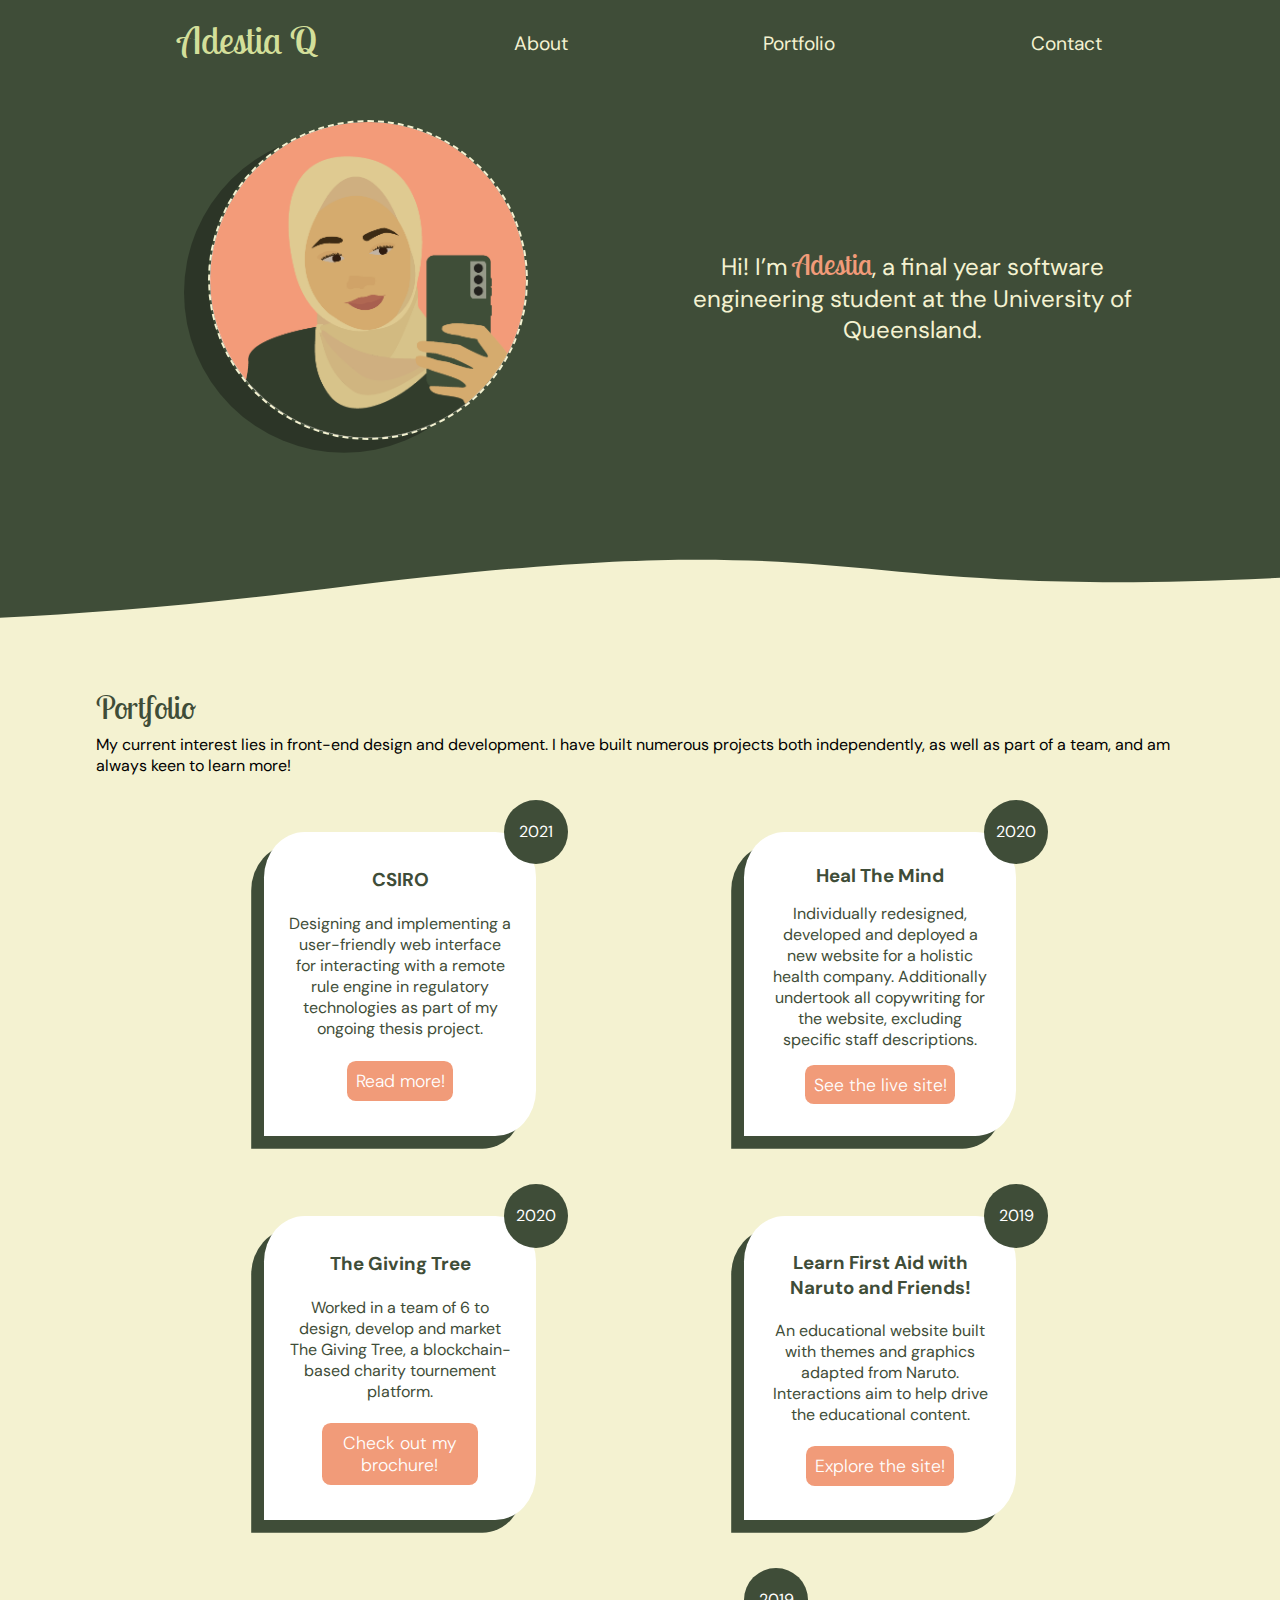
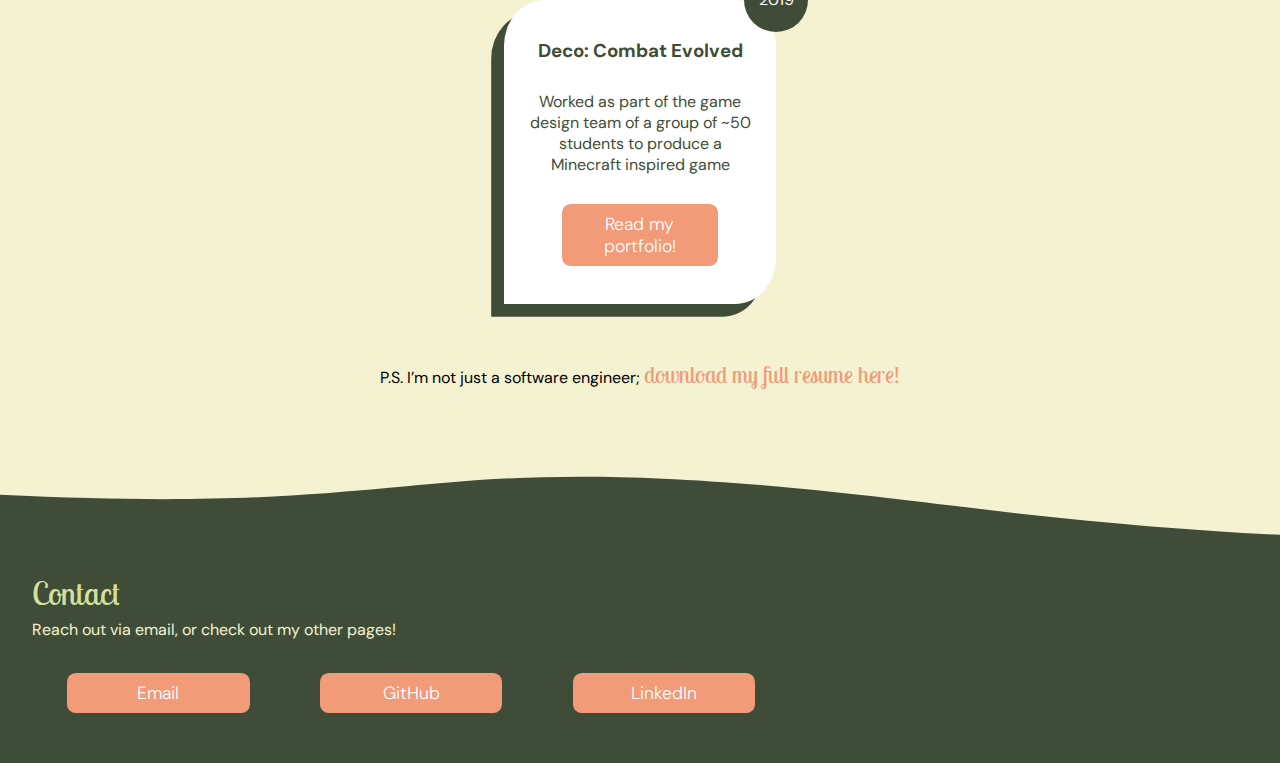
==== index.html @ e5558645 "finish up css for desktop" ====
<!DOCTYPE html>
<html lang="en">
<head>
    <meta charset="UTF-8">
    <meta http-equiv="X-UA-Compatible" content="IE=edge">
    <meta name="viewport" content="width=device-width, initial-scale=1.0">
    <link href="index.css" rel="stylesheet">
    <!-- DM Sans  (main) -->
    <link rel="preconnect" href="https://fonts.googleapis.com">
    <link rel="preconnect" href="https://fonts.gstatic.com" crossorigin>
    <link href="https://fonts.googleapis.com/css2?family=DM+Sans&display=swap" rel="stylesheet">
    <!-- Lobster Two (accent) -->
    <link rel="preconnect" href="https://fonts.googleapis.com">
    <link rel="preconnect" href="https://fonts.gstatic.com" crossorigin>
    <link href="https://fonts.googleapis.com/css2?family=Lobster+Two&display=swap" rel="stylesheet">
    <title>Adestia Q | Portfolio</title>
</head>
<body>
    <nav>
        <a href =""><h1>Adestia Q</h1></a>
        <a href="/#about">About</a>
        <a href="/#portfolio">Portfolio</a>
        <a href="/#contact">Contact</a>

    </nav>

    <section id="about">
        <img id="profile" src="profile-photo.png" alt="Profile photo">
        <p>Hi! I’m <span class="special">Adestia</span>, a final year software engineering student at the University of Queensland.</p>
    </section>

    <svg class="wave-light" viewBox="0 0 1075.66 154.39"><defs><style>.cls-1{fill:#f4f2d1;}</style></defs><path class="cls-1" d="M-386.58,155.39h1617.4V78.57C647.88,126,797.52,32.26,276.22,97.88c-439.55,55.32-662.8,12.53-662.8,12.53Z"/></svg>

    <section id="portfolio">
        <h2>Portfolio</h2>
        <p>My current interest lies in front-end design and development. I have built numerous projects both independently, as well as part of a team, and am always keen to learn more!</p>

        <!-- Previous work -->
        <section id="projects">

            <article class="project twenty-one">
                <h3>CSIRO</h3>
                <p>Designing and implementing a user-friendly web interface for interacting with a remote rule engine in regulatory technologies as part of my ongoing thesis project.</p>

                <button><a href="/downloadables/progress-seminar-presentation.pdf" download="Adestia_Thesis_Seminar_Presentation">Read more!</a></button>

            </article>

            <article class="project twenty">
                <h3>Heal The Mind</h3>
                <p>Individually redesigned, developed and deployed a new website for a holistic health company. Additionally undertook all copywriting for the website, excluding specific staff descriptions.</p>
                <button><a href="http://www.healthemind.com.au">See the live site!</a></button>
            </article>

            <article class="project twenty">
                <h3>The Giving Tree</h3>
                <p>Worked in a team of 6 to design, develop and market The Giving Tree, a blockchain-based charity tournement platform.</p>
                <button><a href="/downloadables/the-giving-tree-brochure.pdf" download="Adestia_The_Giving_Tree_Brochure">Check out my brochure!</a></button>
            </article>

            <article class="project nineteen">
                <h3>Learn First Aid with Naruto and Friends!</h3>
                <p>An educational website built with themes and graphics adapted from Naruto. Interactions aim to help drive the educational content.</p>
                <button><a href="/first-aid-project/index.html">Explore the site!</a></button>
            </article>

            <article class="project nineteen">
                <h3>Deco: Combat Evolved</h3>
                <p>Worked as part of the game design team of a group of ~50 students to produce a Minecraft inspired game</p>
                <button><a href="/downloadables/deco-combat-evolved-portfolio.pdf" download="Adestia_Deco_Combat_Evolved_Portfolio">Read my portfolio!</a></button>
            </article>
        </section>

        <p>P.S. I’m not just a software engineer; <a href="/downloadables/adestia-queenslandari-resume.pdf" download="Adestia_Queenslandari_Resume"><span class="special">download my full resume here!</span></a></p>
    </section>

    <svg xmlns="http://www.w3.org/2000/svg" style="transform: scale(-1,1);"class="wave-dark" viewBox="0 0 1075.66 154.39"><path class="wave-dark" d="M-386.58,155.39h1617.4V78.57C647.88,126,797.52,32.26,276.22,97.88c-439.55,55.32-662.8,12.53-662.8,12.53Z"/></svg>

    <section id="contact">
        <h2>Contact</h2>
        <p>Reach out via email, or check out my other pages!</p>
        <section class="socials">
            <button><a href="mailto:adestia.1.9.9.9@live.com.au?subject=RE: Portfolio Website">Email</a></button>
            <button><a href="https://github.com/adestia/">GitHub</a></button>
            <button><a href="https://www.linkedin.com/in/adestiaq">LinkedIn</a></button>
        </section>
        
    </section>
</body>
</html>
---- index.css ----
/* Reset */
* {
    margin: 0px;
    padding: 0px;
    box-sizing: border-box;
    font-family: var(--main-font);
}

/* Variable setting for easy changing */
:root {
    --main-bg-clr: #3f4d38;
    --light-clr: #f4f2d1;
    --accent: #f19b79;
    --special: #d3df9a;
    --main-font: 'DM Sans', sans-serif;
    --accent-font:'Lobster Two', cursive;
}

/* General element styling */
body {
    background-color: var(--main-bg-clr);
}

h1, h2 {
    font-family: var(--accent-font);
    font-weight: 400;
    color: var(--special);
    font-size: 2em;
    margin-bottom: 0.2em;
}

a {
    color: var(--light-clr);
    text-decoration: none;
    font-size: 1.2em;
}

button {
    background-color: var(--accent);
    border: none;
    max-width: 70%;
    min-height: 2em;
    color: white;
    font-weight: 300;
    font-size: 1.1em;
    border-radius: 0.5em;
    padding: 0.5em;
    align-self: center;
}

button:hover {
    animation:  grow 0.3s linear 0s infinite alternate;
    font-size: 110%;
    cursor: pointer;
}

button > a {
    color: white;
    font-size: 1em;
}

.special {
    font-family: var(--accent-font);
    color: var(--accent);
    font-size: 1.2em;
}

/* Animations */
@keyframes grow {
    0% {
        transform: scale(1);
    }

    100% {
        transform: scale(1.1);
    }
}
/* Navigation */
nav {
    display: flex;
    align-items: center;
    justify-content: space-around;
    margin: 1em;
}

/* About */
#about {
    padding: 2em 0 0 0;
}

#profile {
    display: block;
    margin: auto;
    margin-bottom: 2em;
    max-width: 40vw;
    border-radius: 50%;
    box-shadow: -1.5em 0.8em;
    border: 2px dashed var(--light-clr);
    color: rgba(0, 0, 0, 0.3);  
}

#about > p {
    color: var(--light-clr);
    font-size: 1.5em;
    padding: 0 1em;
    text-align: center;
}

/* Portfolio */
#portfolio {
    display: flex;
    flex-direction: column;
    background-color: var(--light-clr);
    padding: 2em 2em 0em 2em;
}

#portfolio > h2 {
    color: var(--main-bg-clr);
}

#portfolio > p:last-child {
    text-align: center;
    margin-top: 1em;
}

#projects {
    display: flex;
    flex-wrap: wrap;
    justify-content: space-around;
    margin-top: 1em;
}

.project {
    position: relative;
    display: flex;
    flex-direction: column;
    justify-content: space-around;
    align-items: center;
    text-align: center;
    background-color: white;
    margin: 1.5em 2em;
    padding: 1.5em;
    min-height: 19em;
    max-width: 17em;
    border-radius: 15% 15% 15% 0 ;
    box-shadow: -0.8em 0.8em;
    color: var(--main-bg-clr);
}

.twenty-one::before {
    content: "2021";
    animation: grow 0.5s linear 0s infinite alternate;
}

.twenty::before {
    content: "2020";
}

.nineteen::before {
    content: "2019";
}

.twenty-one::before,
.twenty::before,
.nineteen::before {
    display: flex;
    align-items: center;
    justify-content: center;
    position: absolute;
    right: -2em;
    top: -2em;
    height: 4em;
    width: 4em;
    background-color: var(--main-bg-clr);
    border-radius: 50%;
    color: white;
}

/* Contact */
#contact {
    display: flex;
    flex-direction: column;
    padding: 0em 2em 2em 2em;
}

#contact > p {
    color: var(--light-clr);
}

.socials {
    display: flex;
    flex-wrap: wrap;
    justify-content: space-around;
    margin: 1em 0 0 0;
}

.socials > button {
    min-width: 40%;
    margin: 1em 0.5em 0.5em 0.5em;
}

/* SVGs */
.wave-light, .wave-dark {
    vertical-align: text-bottom;
}

.wave-light {
    background-color: var(--main-bg-clr);
    fill: var(--light-clr);
}

.wave-dark {
    background-color: var(--light-clr);
    fill: var(--main-bg-clr);
}

/* Desktop View */
@media (min-width: 750px) {

    nav {
        margin: 1em 5em;
    }

    #about {
        display: flex;
        flex-direction: row;
        align-items: center;
        padding: 2em 6em 0em 6em;
    }

    #profile {
        display: block;
        margin: auto;
        margin-bottom: 2em;
        max-width: 25vw;
        border-radius: 50%;
        box-shadow: -1.5em 0.8em;
        border: 2px dashed var(--light-clr);
        color: rgba(0, 0, 0, 0.3);  
    }

    #about > p {
        color: var(--light-clr);
        font-size: 1.5em;
        padding: 0 2em;
        text-align: center;
    }

    .socials {
        display: flex;
        flex-wrap: nowrap;
        justify-content: center;
    }

    .socials > button {
        min-width: 25%;
        margin: 1em 2em 1em 2em;
    }

    #portfolio {
        padding: 2em 4em 0em 4em;
    }

    #projects {
        padding: 0 4em;
    }

    .project {
        margin: 2.5em 1.5em;
    }
    
}

/* Larger Desktop View */
@media (min-width: 1200px) {

    #about > p {
       max-width: 50%;
    }

    .socials > button {
        min-width: 15%;
        margin: 1em 2em 1em 2em;
    }

    #portfolio {
        padding: 2em 6em 0em 6em;
    }

    #projects {
        padding: 0 4em;
    }

    .project {
        margin: 2.5em 2em;
    }

    .socials {
        display: flex;
        flex-wrap: nowrap;
        justify-content:left;
    }
}
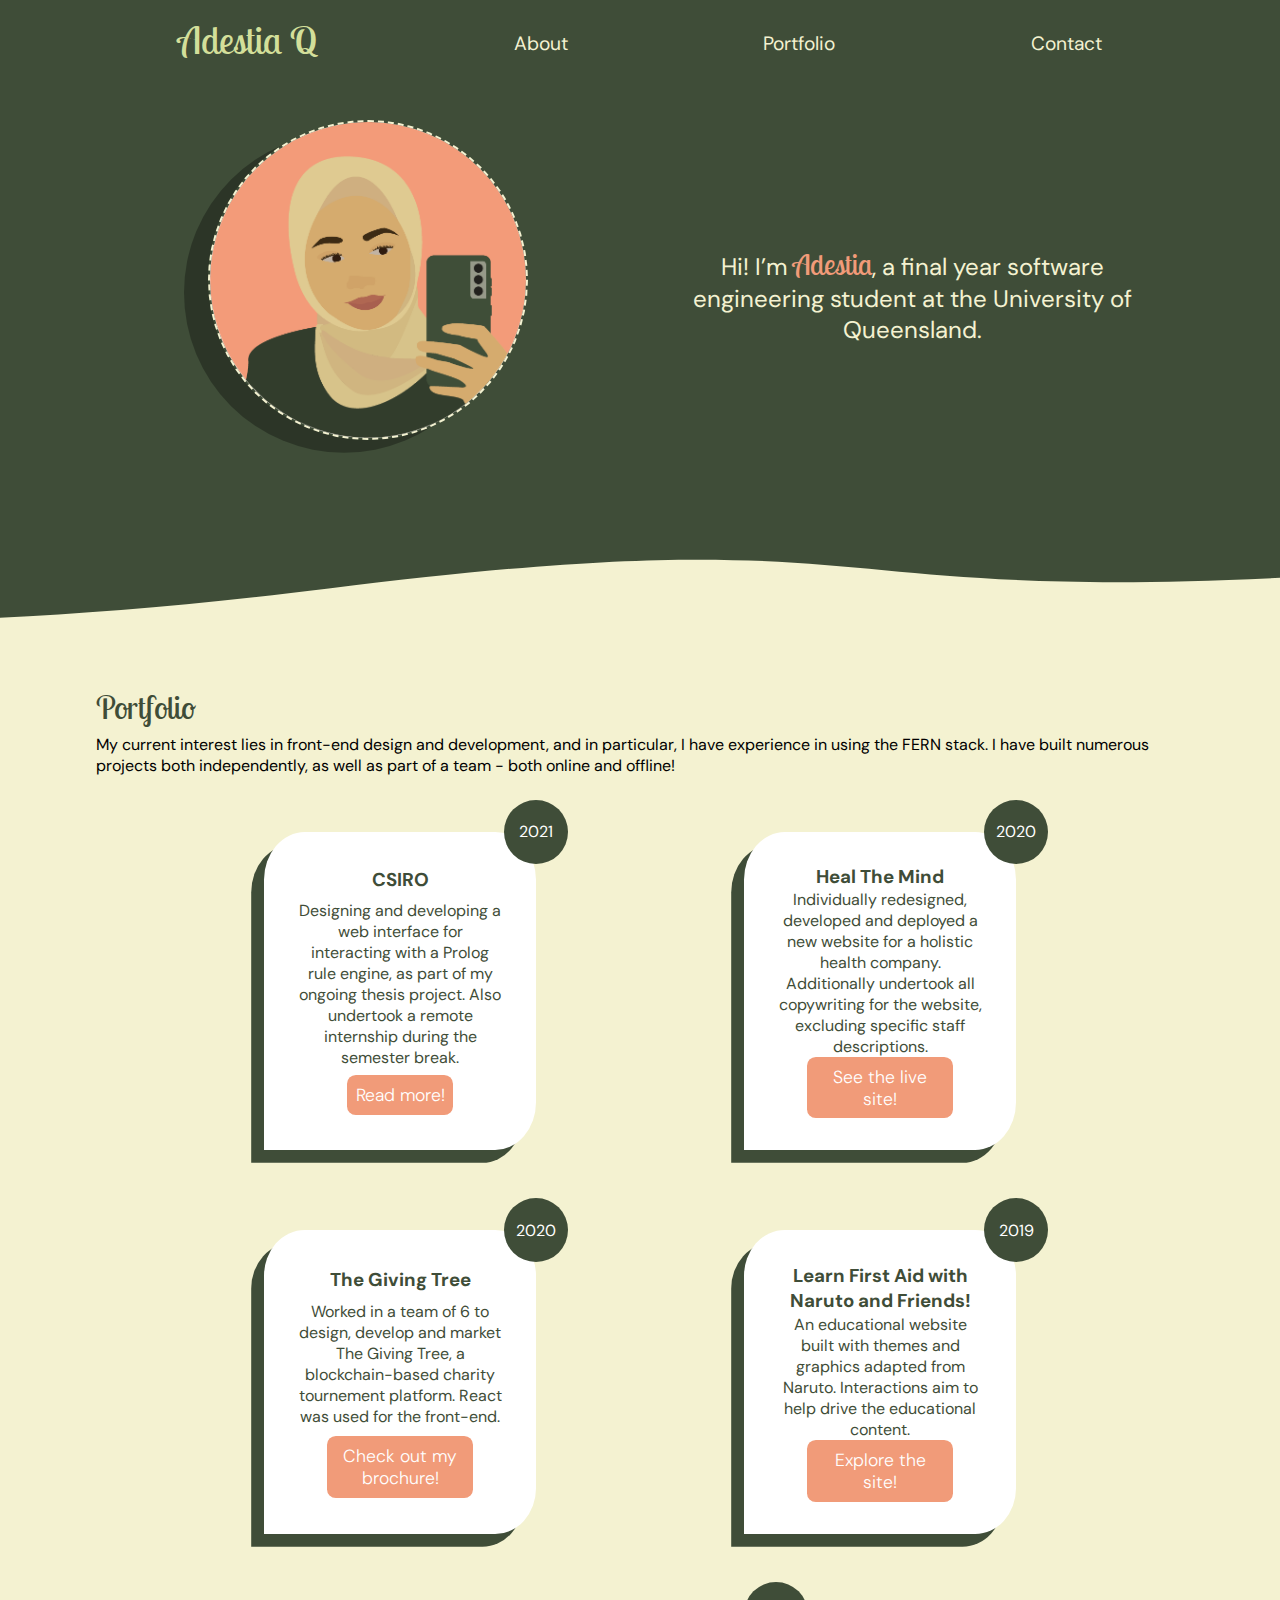
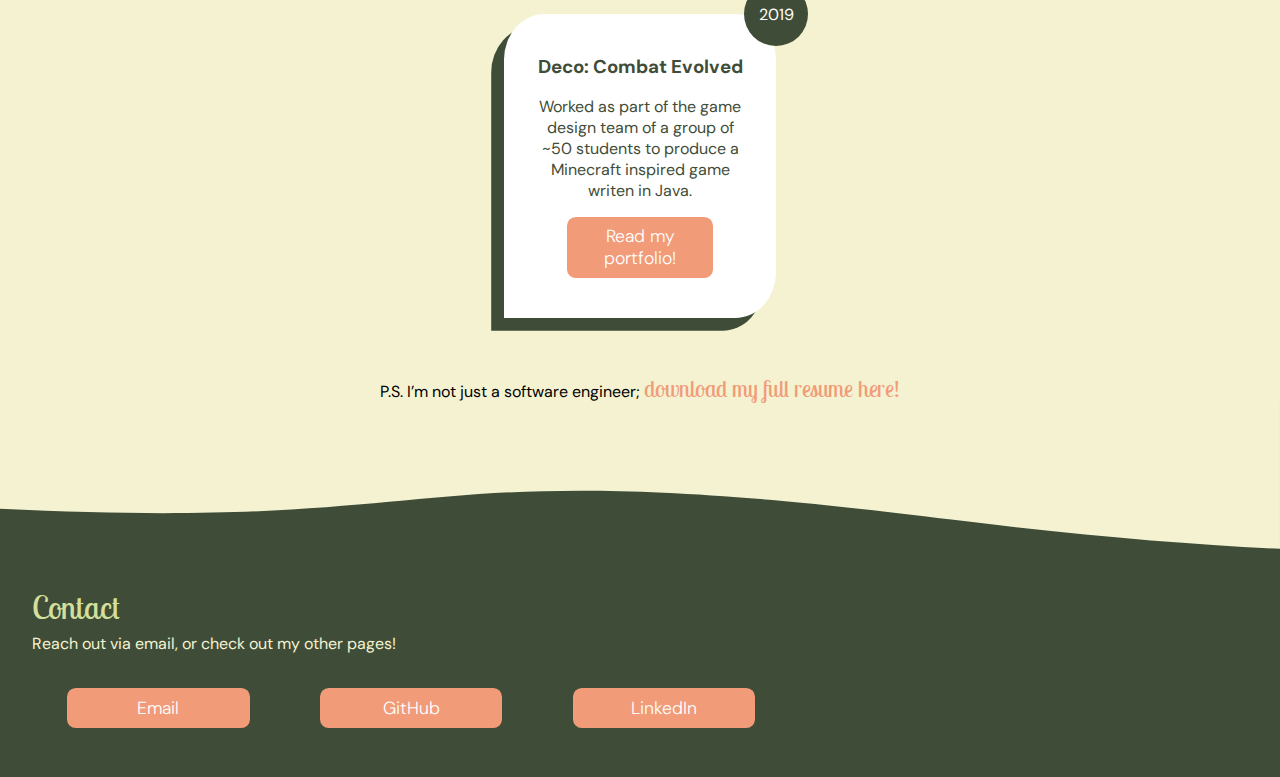
==== commit 74102b6f: "update descriptions and resume" ====
--- a/index.html
+++ b/index.html
@@ -18,9 +18,9 @@
 <body>
     <nav>
         <a href =""><h1>Adestia Q</h1></a>
-        <a href="/#about">About</a>
-        <a href="/#portfolio">Portfolio</a>
-        <a href="/#contact">Contact</a>
+        <a href="/portfolio/#about">About</a>
+        <a href="/portfolio/#portfolio">Portfolio</a>
+        <a href="/portfolio/#contact">Contact</a>
 
     </nav>
 
@@ -33,16 +33,15 @@
 
     <section id="portfolio">
         <h2>Portfolio</h2>
-        <p>My current interest lies in front-end design and development. I have built numerous projects both independently, as well as part of a team, and am always keen to learn more!</p>
+        <p>My current interest lies in front-end design and development, and in particular, I have experience in using the FERN stack. I have built numerous projects both independently, as well as part of a team - both online and offline!</p>
 
         <!-- Previous work -->
         <section id="projects">
 
             <article class="project twenty-one">
                 <h3>CSIRO</h3>
-                <p>Designing and implementing a user-friendly web interface for interacting with a remote rule engine in regulatory technologies as part of my ongoing thesis project.</p>
-
-                <button><a href="/downloadables/progress-seminar-presentation.pdf" download="Adestia_Thesis_Seminar_Presentation">Read more!</a></button>
+                <p>Designing and developing a web interface for interacting with a Prolog rule engine, as part of my ongoing thesis project. Also undertook a remote internship during the semester break.</p>
+                <button><a href="/portfolio/downloadables/progress-seminar-presentation.pdf" download="Adestia_Thesis_Seminar_Presentation">Read more!</a></button>
 
             </article>
 
@@ -54,24 +53,24 @@
 
             <article class="project twenty">
                 <h3>The Giving Tree</h3>
-                <p>Worked in a team of 6 to design, develop and market The Giving Tree, a blockchain-based charity tournement platform.</p>
-                <button><a href="/downloadables/the-giving-tree-brochure.pdf" download="Adestia_The_Giving_Tree_Brochure">Check out my brochure!</a></button>
+                <p>Worked in a team of 6 to design, develop and market The Giving Tree, a blockchain-based charity tournement platform. React was used for the front-end.</p>
+                <button><a href="/portfolio/downloadables/the-giving-tree-brochure.pdf" download="Adestia_The_Giving_Tree_Brochure">Check out my brochure!</a></button>
             </article>
 
             <article class="project nineteen">
                 <h3>Learn First Aid with Naruto and Friends!</h3>
                 <p>An educational website built with themes and graphics adapted from Naruto. Interactions aim to help drive the educational content.</p>
-                <button><a href="/first-aid-project/index.html">Explore the site!</a></button>
+                <button><a href="/portfolio/first-aid-project/index.html">Explore the site!</a></button>
             </article>
 
             <article class="project nineteen">
                 <h3>Deco: Combat Evolved</h3>
-                <p>Worked as part of the game design team of a group of ~50 students to produce a Minecraft inspired game</p>
-                <button><a href="/downloadables/deco-combat-evolved-portfolio.pdf" download="Adestia_Deco_Combat_Evolved_Portfolio">Read my portfolio!</a></button>
+                <p>Worked as part of the game design team of a group of ~50 students to produce a Minecraft inspired game writen in Java.</p>
+                <button><a href="/portfolio/downloadables/deco-combat-evolved-portfolio.pdf" download="Adestia_Deco_Combat_Evolved_Portfolio">Read my portfolio!</a></button>
             </article>
         </section>
 
-        <p>P.S. I’m not just a software engineer; <a href="/downloadables/adestia-queenslandari-resume.pdf" download="Adestia_Queenslandari_Resume"><span class="special">download my full resume here!</span></a></p>
+        <p>P.S. I’m not just a software engineer; <a href="/portfolio/downloadables/adestia-queenslandari-resume.pdf" download="Adestia_Queenslandari_Resume"><span class="special">download my full resume here!</span></a></p>
     </section>
 
     <svg xmlns="http://www.w3.org/2000/svg" style="transform: scale(-1,1);"class="wave-dark" viewBox="0 0 1075.66 154.39"><path class="wave-dark" d="M-386.58,155.39h1617.4V78.57C647.88,126,797.52,32.26,276.22,97.88c-439.55,55.32-662.8,12.53-662.8,12.53Z"/></svg>
@@ -80,7 +79,7 @@
         <h2>Contact</h2>
         <p>Reach out via email, or check out my other pages!</p>
         <section class="socials">
-            <button><a href="mailto:adestia.1.9.9.9@live.com.au?subject=RE: Portfolio Website">Email</a></button>
+            <button><a href="mailto:adestia.1999@live.com.au?subject=RE: Portfolio Website">Email</a></button>
             <button><a href="https://github.com/adestia/">GitHub</a></button>
             <button><a href="https://www.linkedin.com/in/adestiaq">LinkedIn</a></button>
         </section>
--- a/index.css
+++ b/index.css
@@ -139,7 +139,7 @@
     text-align: center;
     background-color: white;
     margin: 1.5em 2em;
-    padding: 1.5em;
+    padding: 2em;
     min-height: 19em;
     max-width: 17em;
     border-radius: 15% 15% 15% 0 ;
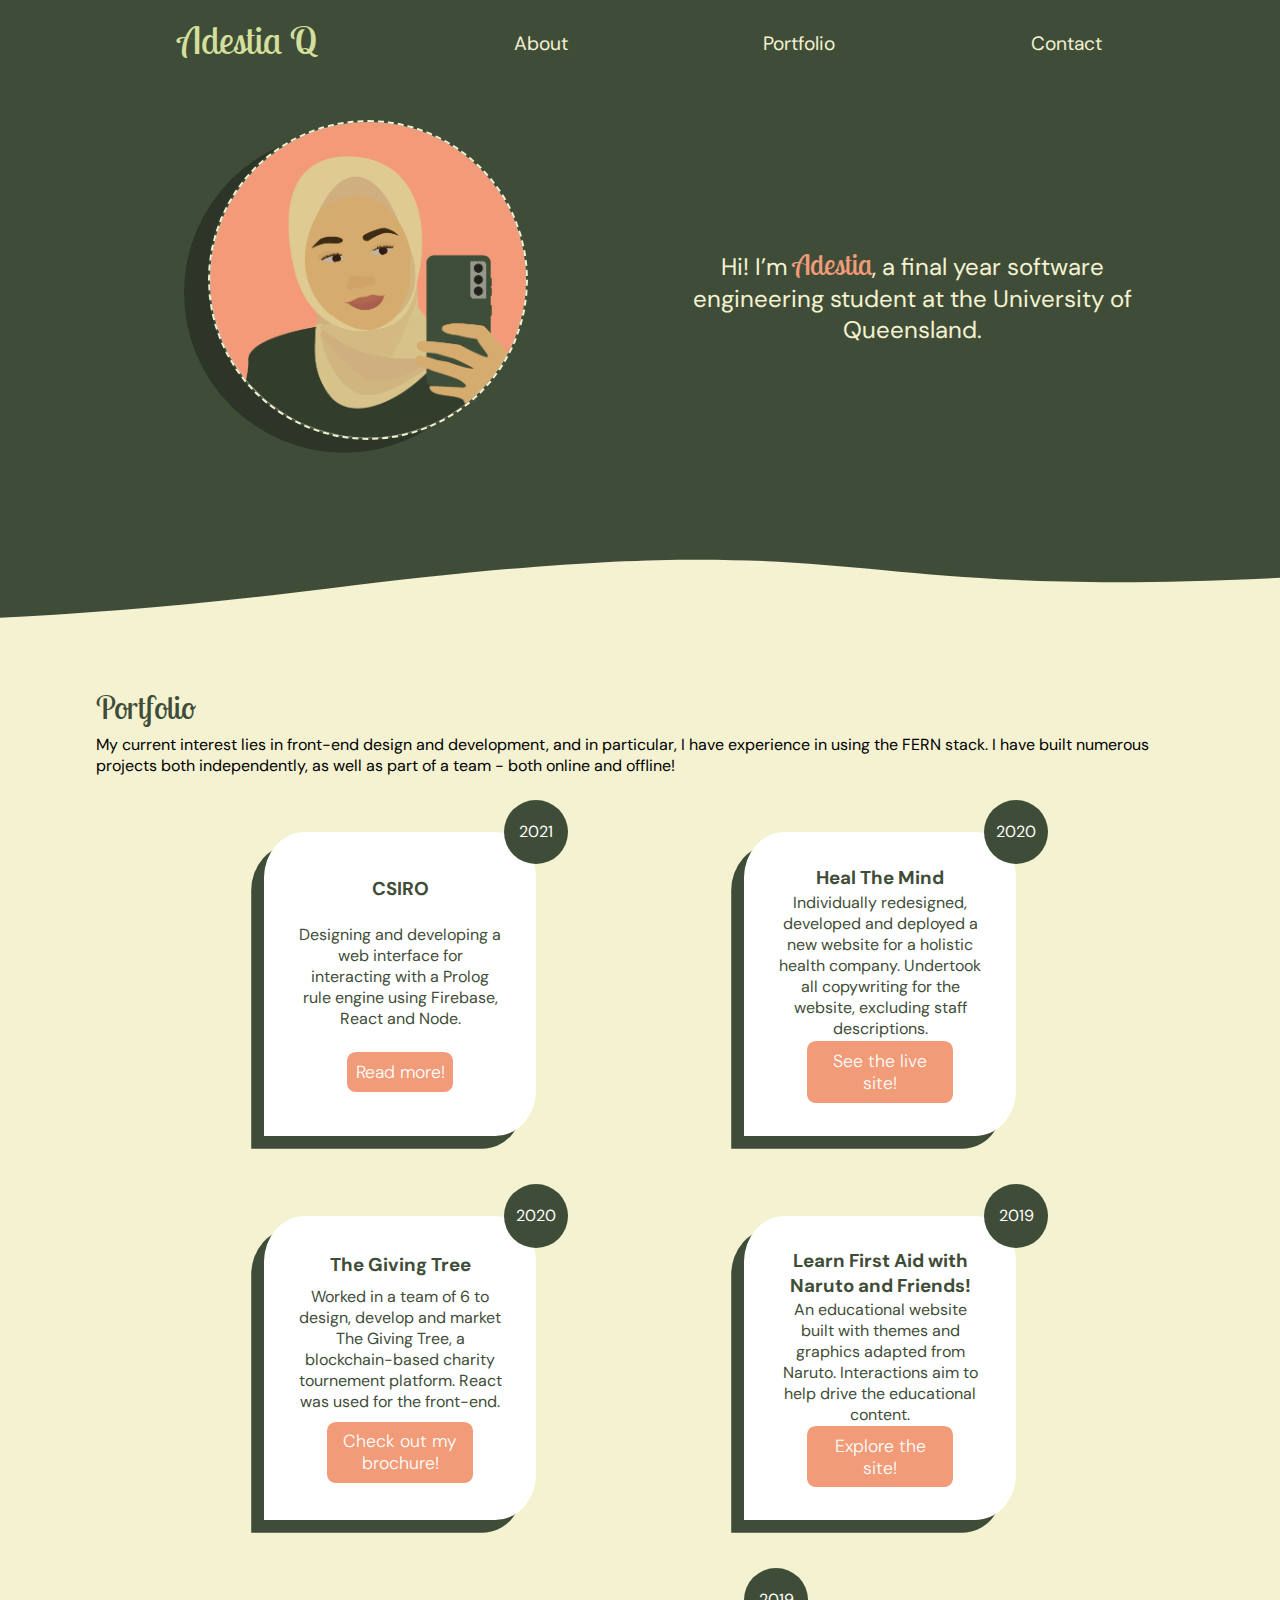
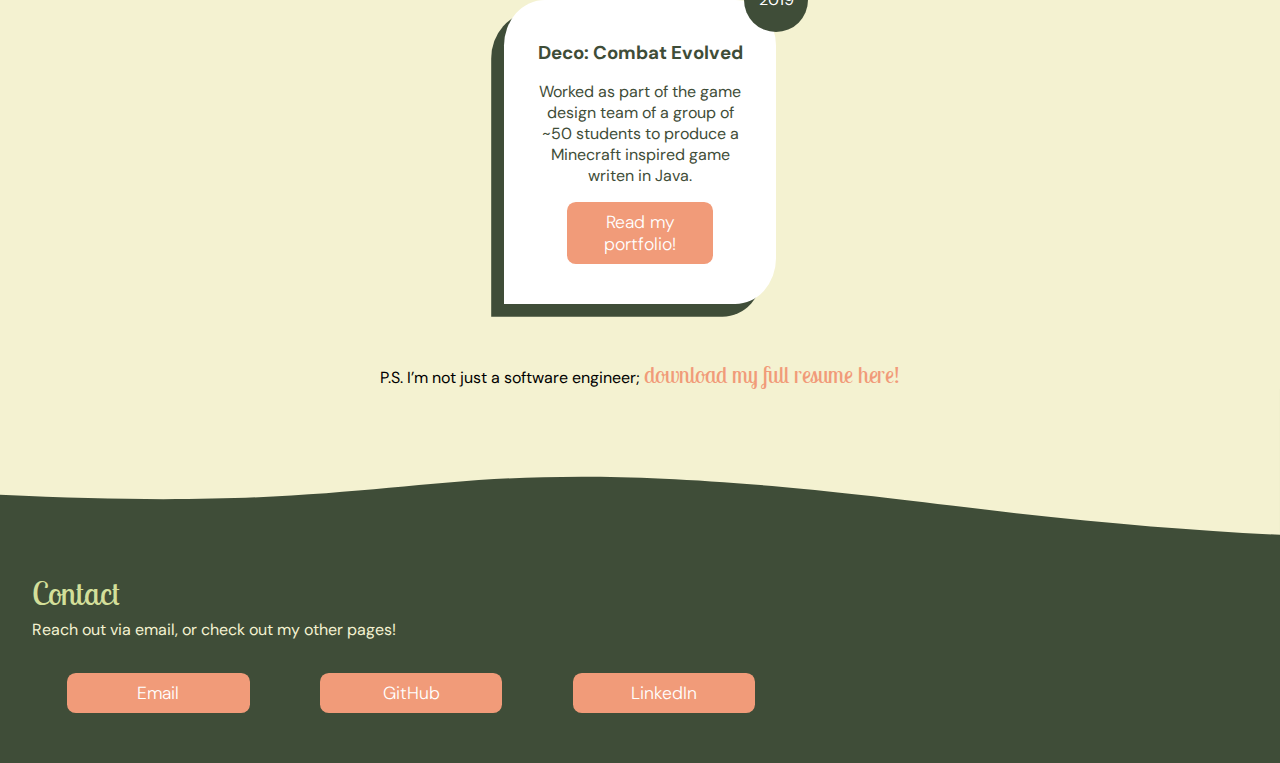
==== commit 04981e38: "update descriptions" ====
--- a/index.html
+++ b/index.html
@@ -40,14 +40,14 @@
 
             <article class="project twenty-one">
                 <h3>CSIRO</h3>
-                <p>Designing and developing a web interface for interacting with a Prolog rule engine, as part of my ongoing thesis project. Also undertook a remote internship during the semester break.</p>
+                <p>Designing and developing a web interface for interacting with a Prolog rule engine using Firebase, React and Node.</p>
                 <button><a href="/portfolio/downloadables/progress-seminar-presentation.pdf" download="Adestia_Thesis_Seminar_Presentation">Read more!</a></button>
 
             </article>
 
             <article class="project twenty">
                 <h3>Heal The Mind</h3>
-                <p>Individually redesigned, developed and deployed a new website for a holistic health company. Additionally undertook all copywriting for the website, excluding specific staff descriptions.</p>
+                <p>Individually redesigned, developed and deployed a new website for a holistic health company. Undertook all copywriting for the website, excluding staff descriptions.</p>
                 <button><a href="http://www.healthemind.com.au">See the live site!</a></button>
             </article>
 
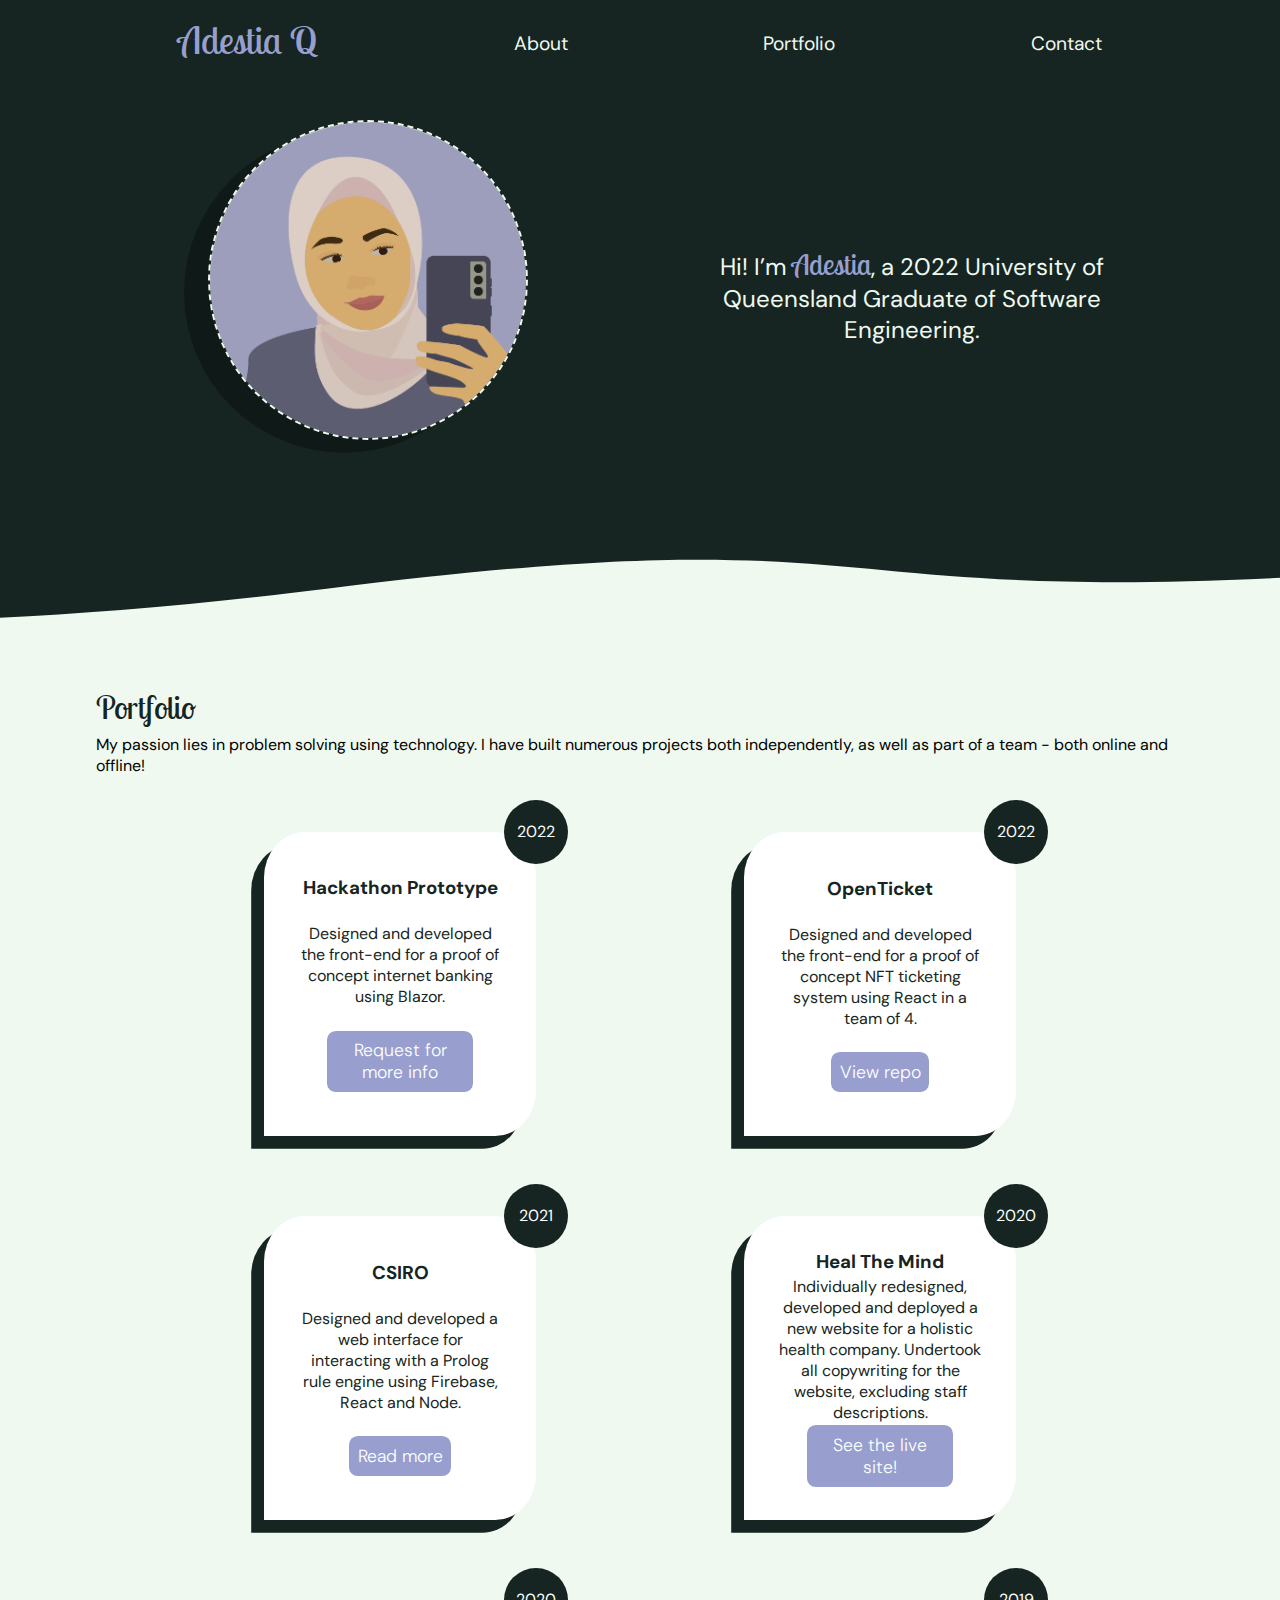
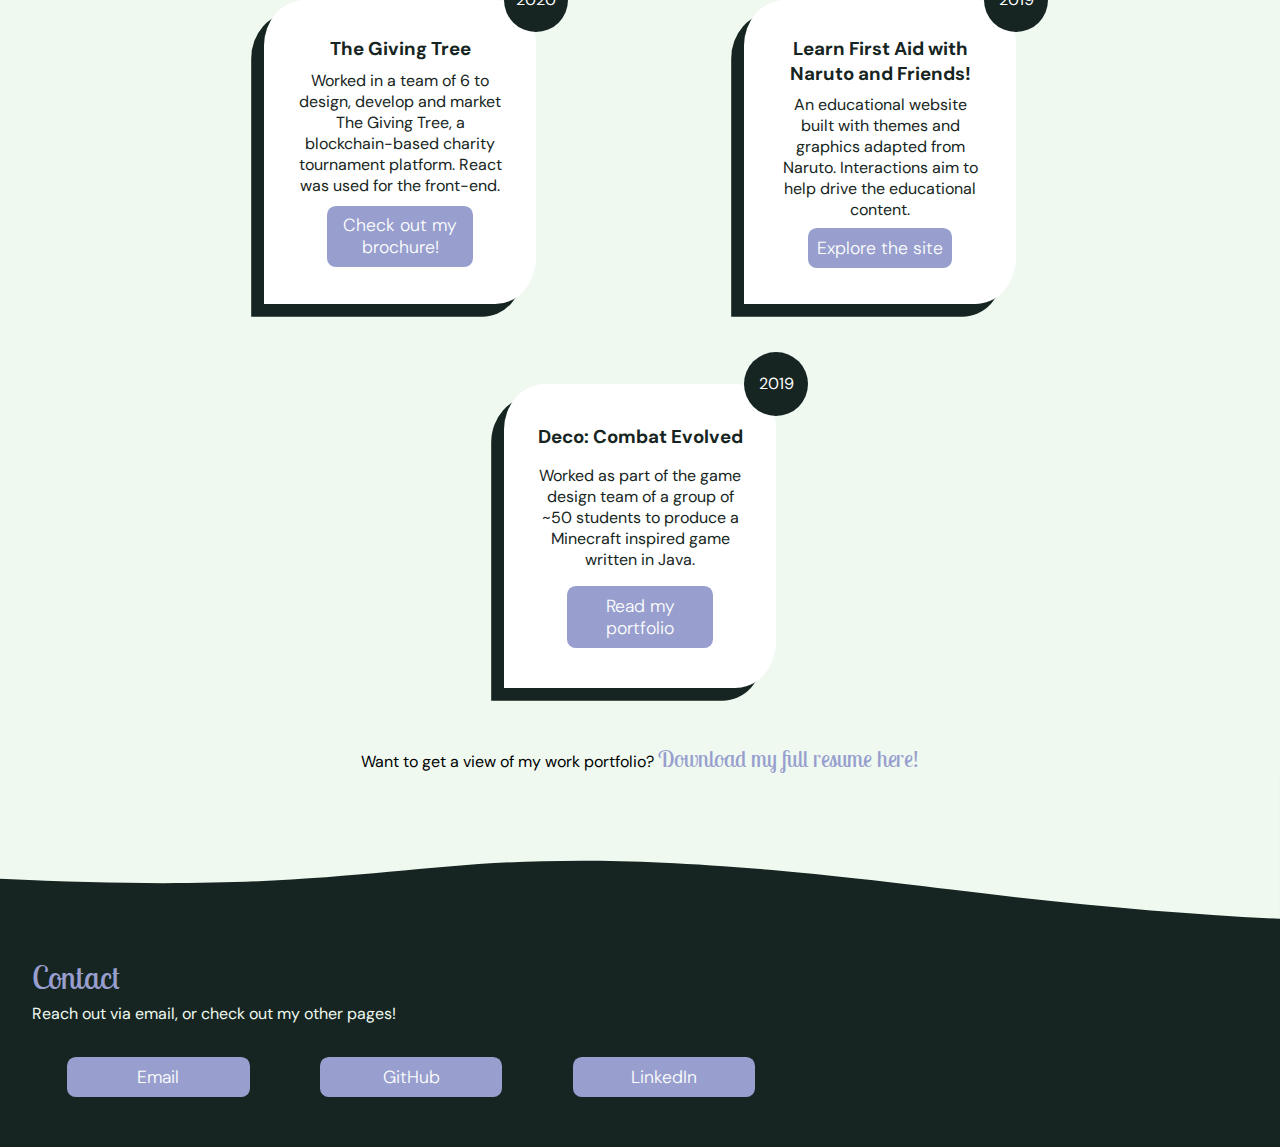
==== commit b7e63166: "update projects and theme" ====
--- a/index.html
+++ b/index.html
@@ -18,30 +18,43 @@
 <body>
     <nav>
         <a href =""><h1>Adestia Q</h1></a>
-        <a href="/portfolio/#about">About</a>
-        <a href="/portfolio/#portfolio">Portfolio</a>
-        <a href="/portfolio/#contact">Contact</a>
+        <a href="/portfolio#about">About</a>
+        <a href="/portfolio#portfolio">Portfolio</a>
+        <a href="/portfolio#contact">Contact</a>
 
     </nav>
 
     <section id="about">
-        <img id="profile" src="profile-photo.png" alt="Profile photo">
-        <p>Hi! I’m <span class="special">Adestia</span>, a final year software engineering student at the University of Queensland.</p>
+        <img id="profile" src="profile-photo-purple.png" alt="Vectorised illustration of Adestia Queenslandari taking a mirror photo">
+        <p>Hi! I’m <span class="special">Adestia</span>, a 2022 University of Queensland Graduate of Software Engineering.</p>
     </section>
 
-    <svg class="wave-light" viewBox="0 0 1075.66 154.39"><defs><style>.cls-1{fill:#f4f2d1;}</style></defs><path class="cls-1" d="M-386.58,155.39h1617.4V78.57C647.88,126,797.52,32.26,276.22,97.88c-439.55,55.32-662.8,12.53-662.8,12.53Z"/></svg>
+    <svg class="wave-light" viewBox="0 0 1075.66 154.39"><defs><style>.cls-1{fill: var(--light-clr);}</style></defs><path class="cls-1" d="M-386.58,155.39h1617.4V78.57C647.88,126,797.52,32.26,276.22,97.88c-439.55,55.32-662.8,12.53-662.8,12.53Z"/></svg>
 
     <section id="portfolio">
         <h2>Portfolio</h2>
-        <p>My current interest lies in front-end design and development, and in particular, I have experience in using the FERN stack. I have built numerous projects both independently, as well as part of a team - both online and offline!</p>
+        <p>My passion lies in problem solving using technology. I have built numerous projects both independently, as well as part of a team - both online and offline!</p>
 
         <!-- Previous work -->
         <section id="projects">
 
+            <article class="project twenty-two">
+                <h3>Hackathon Prototype</h3>
+                <p>Designed and developed the front-end for a proof of concept internet banking using Blazor.</p>
+                <button><a href="mailto:adestia.1999@live.com.au?subject=RE: Request for hackathon prototype">Request for more info</a></button>
+
+            </article>
+
+            <article class="project twenty-two">
+                <h3>OpenTicket</h3>
+                <p>Designed and developed the front-end for a proof of concept NFT ticketing system using React in a team of 4.</p>
+                <button><a href="https://github.com/kprohith/open-ticket/"> View repo</a></button>
+            </article>
+
             <article class="project twenty-one">
                 <h3>CSIRO</h3>
-                <p>Designing and developing a web interface for interacting with a Prolog rule engine using Firebase, React and Node.</p>
-                <button><a href="/portfolio/downloadables/progress-seminar-presentation.pdf" download="Adestia_Thesis_Seminar_Presentation">Read more!</a></button>
+                <p>Designed and developed a web interface for interacting with a Prolog rule engine using Firebase, React and Node.</p>
+                <button><a href="/portfolio/downloadables/progress-seminar-presentation.pdf" download="Adestia_Thesis_Seminar_Presentation">Read more</a></button>
 
             </article>
 
@@ -53,24 +66,24 @@
 
             <article class="project twenty">
                 <h3>The Giving Tree</h3>
-                <p>Worked in a team of 6 to design, develop and market The Giving Tree, a blockchain-based charity tournement platform. React was used for the front-end.</p>
+                <p>Worked in a team of 6 to design, develop and market The Giving Tree, a blockchain-based charity tournament platform. React was used for the front-end.</p>
                 <button><a href="/portfolio/downloadables/the-giving-tree-brochure.pdf" download="Adestia_The_Giving_Tree_Brochure">Check out my brochure!</a></button>
             </article>
 
             <article class="project nineteen">
                 <h3>Learn First Aid with Naruto and Friends!</h3>
                 <p>An educational website built with themes and graphics adapted from Naruto. Interactions aim to help drive the educational content.</p>
-                <button><a href="/portfolio/first-aid-project/index.html">Explore the site!</a></button>
+                <button><a href="/portfolio/first-aid-project/index.html">Explore the site</a></button>
             </article>
 
             <article class="project nineteen">
                 <h3>Deco: Combat Evolved</h3>
-                <p>Worked as part of the game design team of a group of ~50 students to produce a Minecraft inspired game writen in Java.</p>
-                <button><a href="/portfolio/downloadables/deco-combat-evolved-portfolio.pdf" download="Adestia_Deco_Combat_Evolved_Portfolio">Read my portfolio!</a></button>
+                <p>Worked as part of the game design team of a group of ~50 students to produce a Minecraft inspired game written in Java.</p>
+                <button><a href="/portfolio/downloadables/deco-combat-evolved-portfolio.pdf" download="Adestia_Deco_Combat_Evolved_Portfolio">Read my portfolio</a></button>
             </article>
         </section>
 
-        <p>P.S. I’m not just a software engineer; <a href="/portfolio/downloadables/adestia-queenslandari-resume.pdf" download="Adestia_Queenslandari_Resume"><span class="special">download my full resume here!</span></a></p>
+        <p>Want to get a view of my work portfolio? <a href="/portfolio/downloadables/adestia-queenslandari-resume.pdf" download="Adestia_Queenslandari_Resume"><span class="special">Download my full resume here!</span></a></p>
     </section>
 
     <svg xmlns="http://www.w3.org/2000/svg" style="transform: scale(-1,1);"class="wave-dark" viewBox="0 0 1075.66 154.39"><path class="wave-dark" d="M-386.58,155.39h1617.4V78.57C647.88,126,797.52,32.26,276.22,97.88c-439.55,55.32-662.8,12.53-662.8,12.53Z"/></svg>
--- a/index.css
+++ b/index.css
@@ -8,10 +8,10 @@
 
 /* Variable setting for easy changing */
 :root {
-    --main-bg-clr: #3f4d38;
-    --light-clr: #f4f2d1;
-    --accent: #f19b79;
-    --special: #d3df9a;
+    --main-bg-clr: #162521 /* 3f4d38 */;
+    --light-clr: #eff9f0 /* f4f2d1 */;
+    --special: #989fce /* d3df9a*/;
+    --accent: #989fce /*f19b79 */;
     --main-font: 'DM Sans', sans-serif;
     --accent-font:'Lobster Two', cursive;
 }
@@ -75,6 +75,7 @@
         transform: scale(1.1);
     }
 }
+
 /* Navigation */
 nav {
     display: flex;
@@ -147,9 +148,12 @@
     color: var(--main-bg-clr);
 }
 
+.twenty-two::before {
+    content: "2022";
+    animation: grow 0.5s linear 0s infinite alternate;
+}
 .twenty-one::before {
     content: "2021";
-    animation: grow 0.5s linear 0s infinite alternate;
 }
 
 .twenty::before {
@@ -160,6 +164,7 @@
     content: "2019";
 }
 
+.twenty-two::before,
 .twenty-one::before,
 .twenty::before,
 .nineteen::before {
